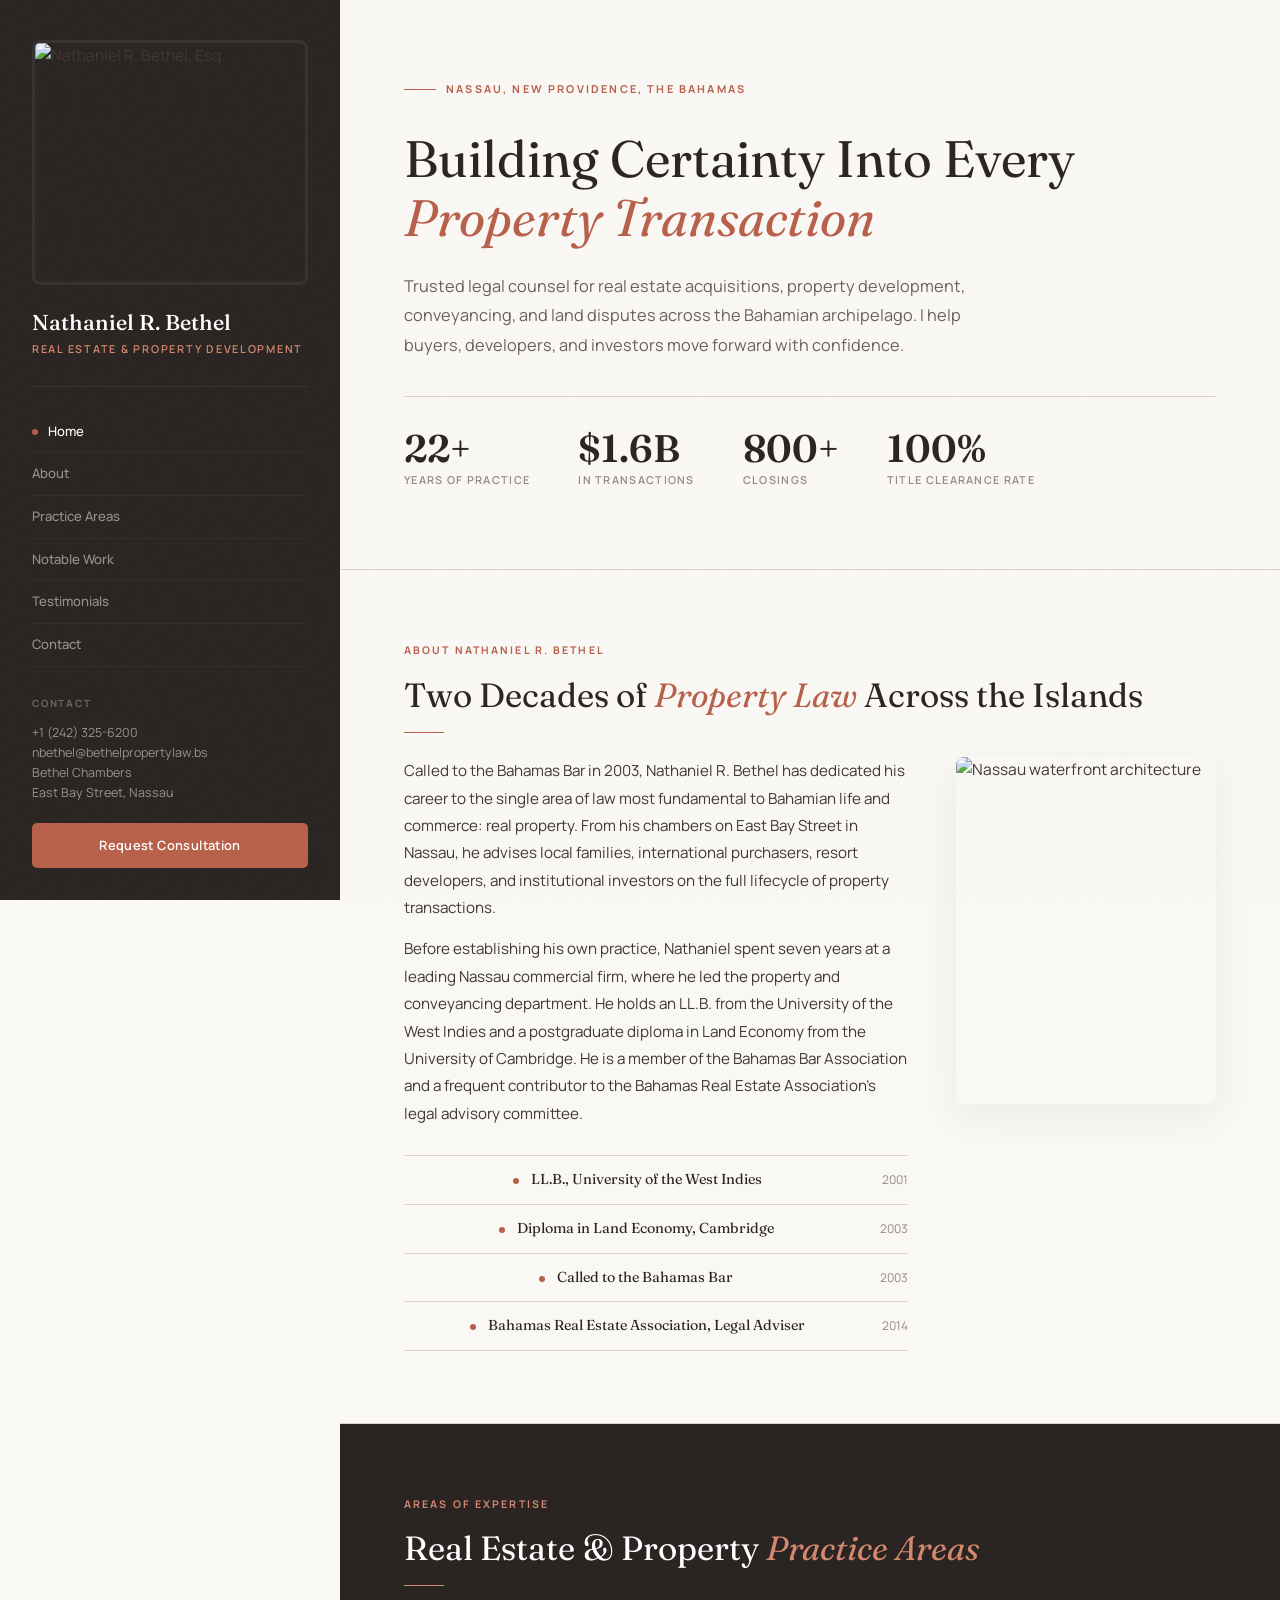
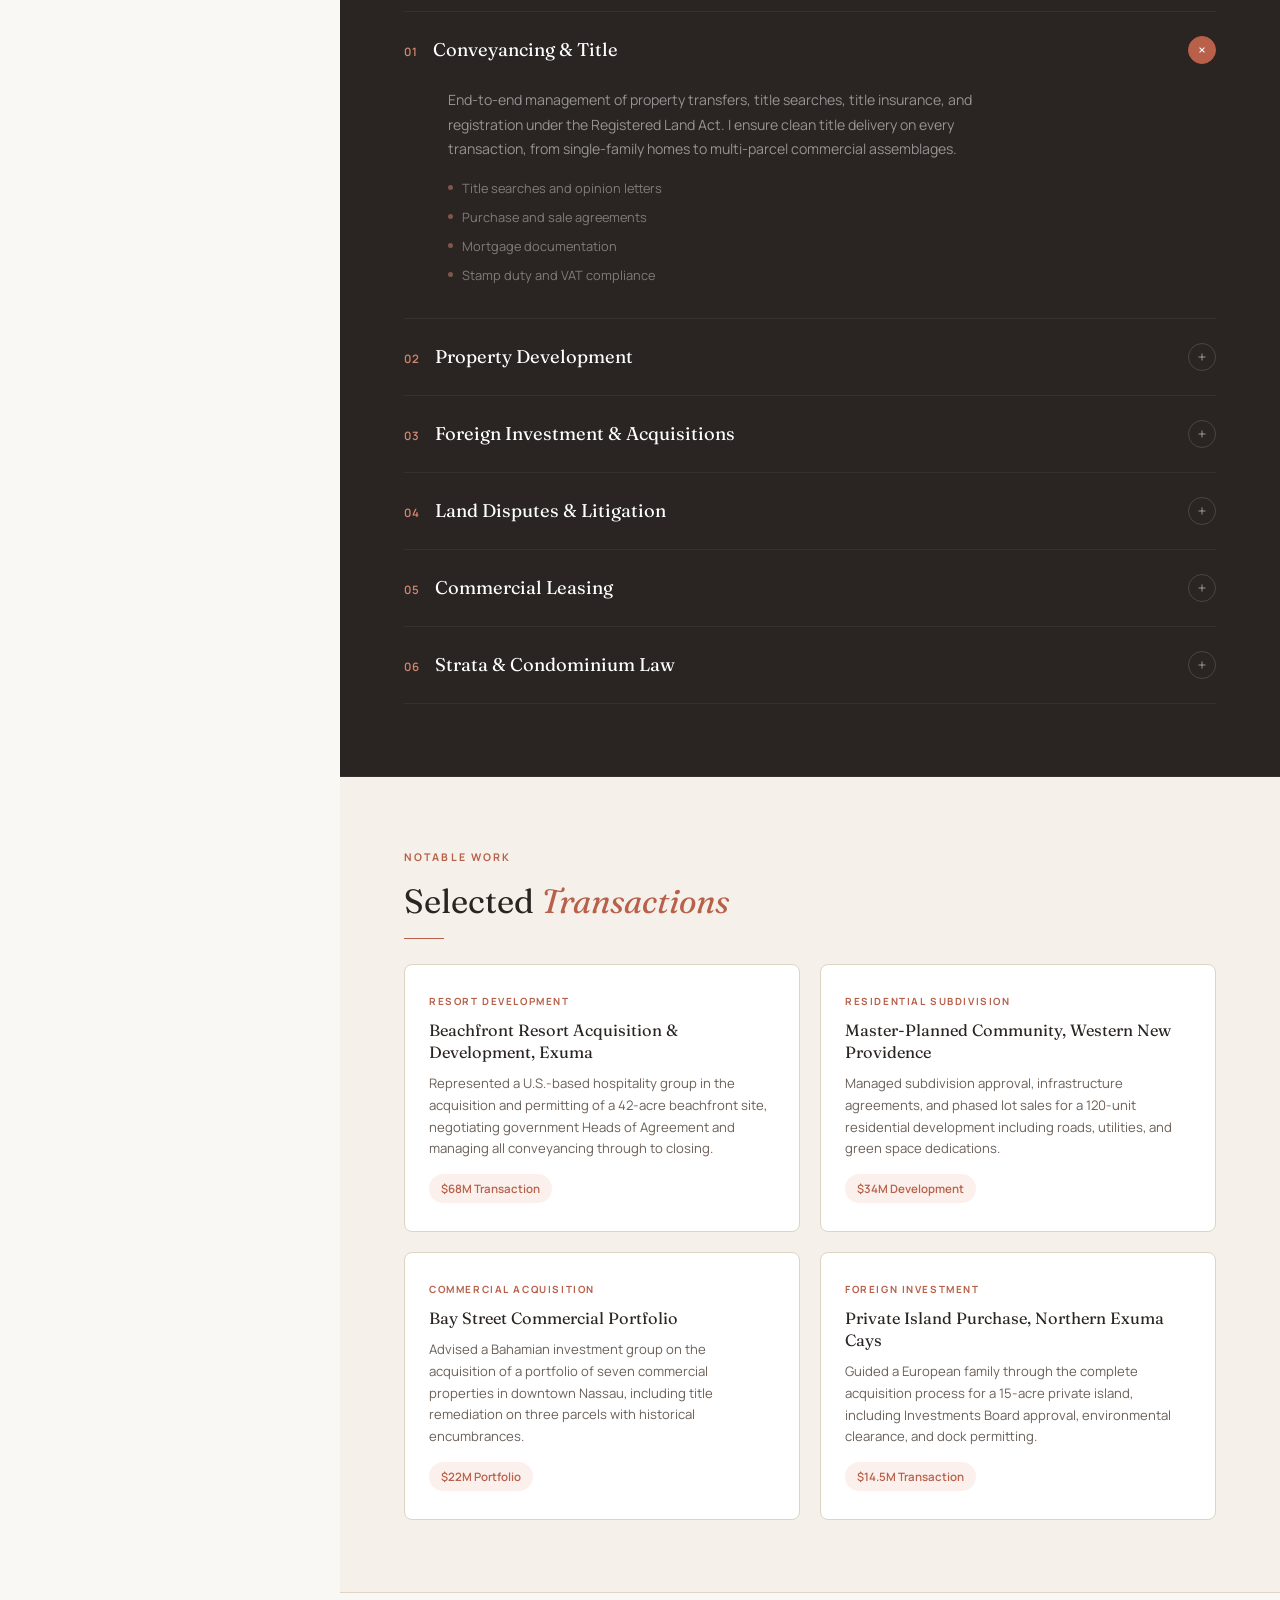
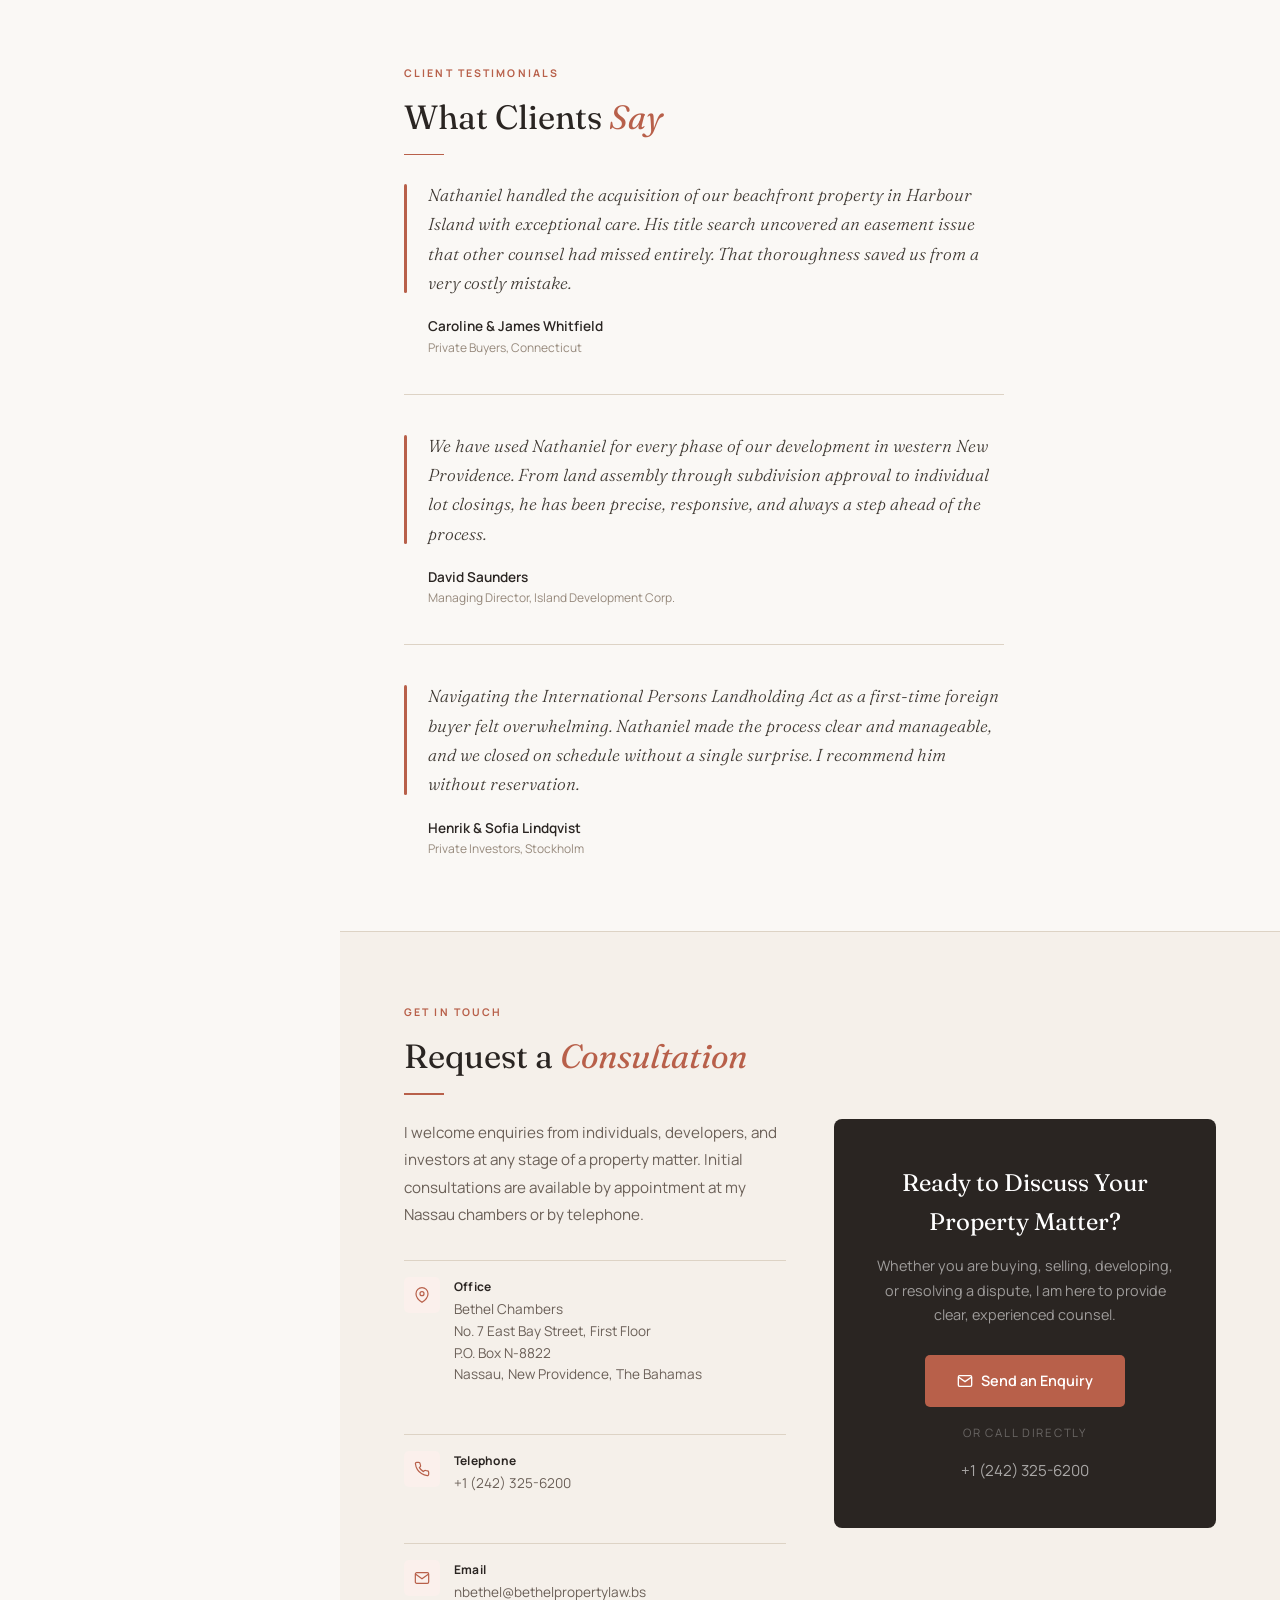
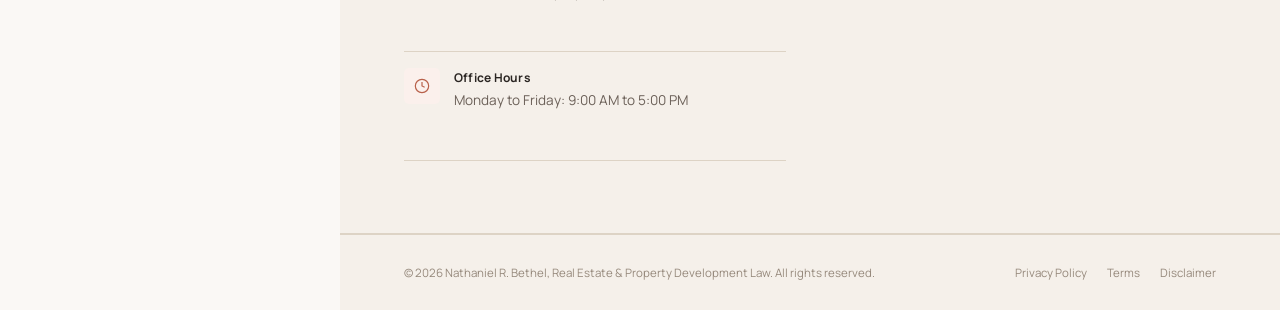
==== demos/bethel/demo.html @ 86d1c905 "Reorganize demos into demos/ folder and add private practice portfolio section Move all six demo fil" ====
<!DOCTYPE html>
<html lang="en">
<head>
<meta charset="UTF-8">
<meta name="viewport" content="width=device-width, initial-scale=1.0">
<title>Nathaniel R. Bethel | Real Estate &amp; Property Development Law | Nassau, Bahamas</title>
<link rel="preconnect" href="https://fonts.googleapis.com">
<link rel="preconnect" href="https://fonts.gstatic.com" crossorigin>
<link href="https://fonts.googleapis.com/css2?family=Fraunces:ital,opsz,wght@0,9..144,300;0,9..144,400;0,9..144,500;0,9..144,600;0,9..144,700;1,9..144,300;1,9..144,400;1,9..144,500&family=Manrope:wght@300;400;500;600;700&display=swap" rel="stylesheet">
<style>
/* ── Reset ────────────────────────────────────── */
*,*::before,*::after{margin:0;padding:0;box-sizing:border-box}

:root{
  --warm-white:#FAF8F5;
  --stone-50:#F5F0EA;
  --stone-100:#EDE6DC;
  --stone-200:#DDD3C5;
  --stone-300:#C4B8A6;
  --stone-400:#A89A85;
  --stone-500:#8C7E6A;
  --stone-600:#6F6354;
  --stone-700:#54493E;
  --terracotta:#B8604A;
  --terracotta-dark:#9E5040;
  --terracotta-light:#D4876F;
  --terracotta-50:#FBF0EC;
  --charcoal:#2A2522;
  --text:#3E3832;
  --text-mid:#6B6058;
  --text-light:#96897C;
  --white:#FFFFFF;
  --sidebar-w:340px;
  --font-serif:'Fraunces',Georgia,serif;
  --font-sans:'Manrope','Helvetica Neue',sans-serif;
  --ease:cubic-bezier(0.4,0,0.2,1);
  --radius:5px;
  --radius-lg:8px;
}

html{scroll-behavior:smooth}
body{
  font-family:var(--font-sans);
  color:var(--text);
  background:var(--warm-white);
  line-height:1.65;
  font-size:15.5px;
  -webkit-font-smoothing:antialiased;
}
img{display:block;max-width:100%}
a{text-decoration:none;color:inherit}
ul{list-style:none}

/* Grain */
body::after{
  content:'';position:fixed;inset:0;z-index:9999;pointer-events:none;opacity:0.022;
  background-image:url("data:image/svg+xml,%3Csvg viewBox='0 0 256 256' xmlns='http://www.w3.org/2000/svg'%3E%3Cfilter id='n'%3E%3CfeTurbulence type='fractalNoise' baseFrequency='0.85' numOctaves='4' stitchTiles='stitch'/%3E%3C/filter%3E%3Crect width='100%25' height='100%25' filter='url(%23n)'/%3E%3C/svg%3E");
  background-size:128px;
}

/* Animations */
@keyframes rise{from{opacity:0;transform:translateY(22px)}to{opacity:1;transform:translateY(0)}}
.rv{opacity:0}.rv.on{animation:rise .6s var(--ease) forwards}
.rv.d1.on{animation-delay:.08s}.rv.d2.on{animation-delay:.16s}
.rv.d3.on{animation-delay:.24s}.rv.d4.on{animation-delay:.32s}
.rv.d5.on{animation-delay:.4s}.rv.d6.on{animation-delay:.48s}

/* ── Layout Shell ─────────────────────────────── */
.shell{display:flex;min-height:100vh}

/* ── Sidebar ──────────────────────────────────── */
.sidebar{
  width:var(--sidebar-w);
  flex-shrink:0;
  position:sticky;
  top:0;
  height:100vh;
  background:var(--charcoal);
  display:flex;
  flex-direction:column;
  padding:40px 32px 32px;
  overflow-y:auto;
  z-index:100;
}
.sidebar__portrait{
  width:100%;aspect-ratio:1/1;
  object-fit:cover;object-position:center 15%;
  border-radius:var(--radius-lg);
  margin-bottom:24px;
  border:3px solid rgba(255,255,255,0.06);
}
.sidebar__name{
  font-family:var(--font-serif);
  font-size:1.35rem;font-weight:500;
  color:var(--white);
  line-height:1.25;
  margin-bottom:4px;
}
.sidebar__title{
  font-size:0.68rem;font-weight:600;
  letter-spacing:0.16em;text-transform:uppercase;
  color:var(--terracotta-light);
  margin-bottom:28px;
}
.sidebar__rule{
  width:100%;height:1px;
  background:rgba(255,255,255,0.08);
  margin-bottom:24px;
}

/* Sidebar nav */
.sidebar__nav{margin-bottom:auto}
.sidebar__nav a{
  display:flex;align-items:center;gap:10px;
  padding:10px 0;
  font-size:0.82rem;font-weight:500;
  color:rgba(255,255,255,0.5);
  transition:all .25s var(--ease);
  border-bottom:1px solid rgba(255,255,255,0.04);
}
.sidebar__nav a:hover,.sidebar__nav a.active{color:var(--white)}
.sidebar__nav a:hover::before,.sidebar__nav a.active::before{
  content:'';display:block;
  width:6px;height:6px;
  border-radius:50%;
  background:var(--terracotta);
  flex-shrink:0;
}

/* Sidebar contact */
.sidebar__contact{margin-top:28px}
.sidebar__contact-label{
  font-size:0.62rem;font-weight:700;
  letter-spacing:0.18em;text-transform:uppercase;
  color:rgba(255,255,255,0.3);
  margin-bottom:12px;
}
.sidebar__contact a,.sidebar__contact p{
  display:block;
  font-size:0.78rem;
  color:rgba(255,255,255,0.5);
  line-height:1.6;
  transition:color .2s var(--ease);
}
.sidebar__contact a:hover{color:var(--terracotta-light)}
.sidebar__cta{
  display:block;
  width:100%;
  margin-top:20px;
  padding:12px;
  background:var(--terracotta);
  color:var(--white);
  text-align:center;
  border-radius:var(--radius);
  font-size:0.8rem;font-weight:600;
  letter-spacing:0.03em;
  transition:all .25s var(--ease);
}
.sidebar__cta:hover{background:var(--terracotta-dark);transform:translateY(-1px);box-shadow:0 4px 16px rgba(184,96,74,0.35)}

/* ── Mobile header (replaces sidebar on small screens) ── */
.mobile-header{
  display:none;
  position:fixed;top:0;left:0;right:0;z-index:200;
  background:rgba(42,37,34,0.95);
  backdrop-filter:blur(14px);-webkit-backdrop-filter:blur(14px);
  padding:0 20px;height:64px;
  align-items:center;justify-content:space-between;
  border-bottom:1px solid rgba(255,255,255,0.06);
}
.mobile-header__name{
  font-family:var(--font-serif);font-size:1rem;font-weight:500;
  color:var(--white);
}
.mobile-header__toggle{
  background:none;border:none;cursor:pointer;
  width:26px;height:18px;position:relative;
}
.mobile-header__toggle span{
  display:block;width:100%;height:1.5px;
  background:var(--white);position:absolute;left:0;
  transition:.3s var(--ease);
}
.mobile-header__toggle span:nth-child(1){top:0}
.mobile-header__toggle span:nth-child(2){top:8px}
.mobile-header__toggle span:nth-child(3){top:16px}
.mobile-header__toggle.on span:nth-child(1){top:8px;transform:rotate(45deg)}
.mobile-header__toggle.on span:nth-child(2){opacity:0}
.mobile-header__toggle.on span:nth-child(3){top:8px;transform:rotate(-45deg)}

.mobile-nav{
  display:none;
  position:fixed;top:64px;left:0;right:0;bottom:0;z-index:190;
  background:rgba(42,37,34,0.98);
  padding:32px 24px;
  flex-direction:column;gap:4px;
  overflow-y:auto;
}
.mobile-nav.open{display:flex}
.mobile-nav a{
  display:block;padding:14px 0;
  font-size:0.95rem;font-weight:500;
  color:rgba(255,255,255,0.6);
  border-bottom:1px solid rgba(255,255,255,0.05);
  transition:color .2s var(--ease);
}
.mobile-nav a:hover{color:var(--white)}
.mobile-nav__cta{
  margin-top:20px;
  display:block;padding:14px;
  background:var(--terracotta);color:var(--white);
  text-align:center;border-radius:var(--radius);
  font-weight:600;font-size:0.88rem;
}

/* ── Main Content ─────────────────────────────── */
.main{
  flex:1;
  min-width:0;
  padding:0;
}

/* ── Intro (replaces hero) ────────────────────── */
.intro{
  padding:72px 64px 80px;
  border-bottom:1px solid var(--stone-200);
  position:relative;
}
.intro__eyebrow{
  display:inline-flex;align-items:center;gap:10px;
  margin-bottom:32px;
}
.intro__eyebrow-line{width:32px;height:1.5px;background:var(--terracotta)}
.intro__eyebrow-text{
  font-size:0.68rem;font-weight:700;
  letter-spacing:0.2em;text-transform:uppercase;
  color:var(--terracotta);
}
.intro h1{
  font-family:var(--font-serif);
  font-size:clamp(2.2rem,4.5vw,3.2rem);
  font-weight:400;
  line-height:1.15;
  color:var(--charcoal);
  max-width:680px;
  margin-bottom:24px;
}
.intro h1 em{font-style:italic;color:var(--terracotta)}
.intro__body{
  font-size:1.02rem;color:var(--text-mid);
  line-height:1.8;max-width:580px;
  margin-bottom:36px;
}
.intro__stats{
  display:flex;gap:48px;
  padding-top:32px;
  border-top:1px solid var(--stone-200);
}
.intro__stat-num{
  font-family:var(--font-serif);font-size:2.4rem;font-weight:600;
  color:var(--charcoal);line-height:1;margin-bottom:4px;
}
.intro__stat-label{
  font-size:0.68rem;font-weight:600;
  letter-spacing:0.12em;text-transform:uppercase;
  color:var(--text-light);
}

/* ── Section utility ──────────────────────────── */
.section{padding:72px 64px;border-bottom:1px solid var(--stone-200)}
.section--alt{background:var(--stone-50)}
.section--dark{background:var(--charcoal);border-bottom-color:rgba(255,255,255,0.06)}
.section__label{
  font-size:0.66rem;font-weight:700;
  letter-spacing:0.2em;text-transform:uppercase;
  color:var(--terracotta);margin-bottom:14px;
}
.section__label--light{color:var(--terracotta-light)}
.section__heading{
  font-family:var(--font-serif);
  font-size:clamp(1.6rem,3vw,2.1rem);
  font-weight:400;line-height:1.25;
  color:var(--charcoal);margin-bottom:8px;
}
.section__heading em{font-style:italic;color:var(--terracotta)}
.section__heading--light{color:var(--white)}
.section__heading--light em{color:var(--terracotta-light)}
.section__rule{width:40px;height:1.5px;background:var(--terracotta);margin:16px 0 24px}
.section__rule--light{background:var(--terracotta-light)}

/* ── About ────────────────────────────────────── */
.about__grid{
  display:grid;
  grid-template-columns:1fr 260px;
  gap:48px;
  align-items:start;
}
.about__text p{
  font-size:0.95rem;color:var(--text);
  line-height:1.8;margin-bottom:14px;
}
.about__quals{margin-top:28px}
.about__qual{
  display:flex;align-items:baseline;gap:12px;
  padding:12px 0;
  border-bottom:1px solid var(--stone-200);
}
.about__qual:first-child{border-top:1px solid var(--stone-200)}
.about__qual-dot{
  width:6px;height:6px;flex-shrink:0;
  border-radius:50%;
  background:var(--terracotta);
  margin-top:4px;
}
.about__qual h4{
  font-family:var(--font-serif);font-size:0.9rem;font-weight:400;
  color:var(--charcoal);
}
.about__qual span{
  font-size:0.75rem;color:var(--text-light);
  margin-left:auto;white-space:nowrap;
}
.about__sidebar-img{
  width:100%;aspect-ratio:3/4;
  object-fit:cover;object-position:center 30%;
  border-radius:var(--radius-lg);
  box-shadow:0 12px 40px rgba(0,0,0,0.06);
}

/* ── Practice Areas (Accordion) ───────────────── */
.accordion{}
.acc__item{border-bottom:1px solid rgba(255,255,255,0.06)}
.acc__item:first-child{border-top:1px solid rgba(255,255,255,0.06)}
.acc__trigger{
  width:100%;
  display:flex;align-items:center;justify-content:space-between;
  padding:24px 0;
  background:none;border:none;cursor:pointer;
  font-family:var(--font-serif);
  font-size:1.15rem;font-weight:400;
  color:var(--white);
  text-align:left;
  transition:color .25s var(--ease);
}
.acc__trigger:hover{color:var(--terracotta-light)}
.acc__trigger-num{
  font-family:var(--font-sans);
  font-size:0.72rem;font-weight:600;
  color:var(--terracotta-light);
  letter-spacing:0.06em;
  margin-right:16px;
  min-width:28px;
}
.acc__trigger-icon{
  width:28px;height:28px;flex-shrink:0;
  border:1px solid rgba(255,255,255,0.15);
  border-radius:50%;
  display:flex;align-items:center;justify-content:center;
  transition:all .3s var(--ease);
}
.acc__trigger-icon svg{
  width:12px;height:12px;
  color:rgba(255,255,255,0.5);
  transition:transform .3s var(--ease);
}
.acc__item.open .acc__trigger-icon{
  background:var(--terracotta);border-color:var(--terracotta);
}
.acc__item.open .acc__trigger-icon svg{transform:rotate(45deg);color:var(--white)}
.acc__body{
  max-height:0;overflow:hidden;
  transition:max-height .4s var(--ease);
}
.acc__body-inner{
  padding:0 0 28px 44px;
}
.acc__body-inner p{
  font-size:0.88rem;
  color:rgba(255,255,255,0.5);
  line-height:1.75;
  max-width:560px;
}
.acc__body-inner ul{margin-top:12px}
.acc__body-inner li{
  font-size:0.8rem;
  color:rgba(255,255,255,0.4);
  padding:4px 0;
  padding-left:14px;
  position:relative;
}
.acc__body-inner li::before{
  content:'';position:absolute;left:0;top:11px;
  width:5px;height:5px;border-radius:50%;
  background:var(--terracotta-light);opacity:0.5;
}

/* ── Notable Transactions ─────────────────────── */
.transactions__grid{
  display:grid;
  grid-template-columns:repeat(2,1fr);
  gap:20px;
  margin-top:8px;
}
.tx__card{
  padding:28px 24px;
  background:var(--white);
  border:1px solid var(--stone-200);
  border-radius:var(--radius-lg);
  transition:all .3s var(--ease);
  position:relative;
}
.tx__card:hover{
  border-color:var(--terracotta);
  box-shadow:0 8px 28px rgba(0,0,0,0.04);
  transform:translateY(-2px);
}
.tx__card-type{
  font-size:0.62rem;font-weight:700;
  letter-spacing:0.16em;text-transform:uppercase;
  color:var(--terracotta);
  margin-bottom:10px;
}
.tx__card h3{
  font-family:var(--font-serif);font-size:1.02rem;font-weight:400;
  color:var(--charcoal);line-height:1.35;
  margin-bottom:10px;
}
.tx__card p{
  font-size:0.82rem;color:var(--text-mid);
  line-height:1.65;
}
.tx__card-value{
  display:inline-block;
  margin-top:14px;padding:5px 12px;
  background:var(--terracotta-50);
  border-radius:100px;
  font-size:0.72rem;font-weight:600;
  color:var(--terracotta);
}

/* ── Testimonials (editorial single column) ───── */
.testimonials__list{max-width:600px}
.testi{
  padding:36px 0;
  border-bottom:1px solid var(--stone-200);
}
.testi:first-child{padding-top:0}
.testi:last-child{border-bottom:none;padding-bottom:0}
.testi__quote{
  font-family:var(--font-serif);
  font-size:1.08rem;font-weight:300;font-style:italic;
  color:var(--text);line-height:1.7;
  margin-bottom:18px;
  position:relative;
  padding-left:24px;
}
.testi__quote::before{
  content:'';position:absolute;left:0;top:4px;bottom:4px;
  width:2.5px;background:var(--terracotta);border-radius:2px;
}
.testi__author{padding-left:24px}
.testi__name{
  font-size:0.85rem;font-weight:600;color:var(--charcoal);
}
.testi__role{
  font-size:0.75rem;color:var(--text-light);
}

/* ── Contact (minimal, no form) ───────────────── */
.contact__layout{
  display:grid;
  grid-template-columns:1fr 1fr;
  gap:48px;
  align-items:start;
}
.contact__text p{
  font-size:0.95rem;color:var(--text-mid);
  line-height:1.8;margin-bottom:32px;
  max-width:440px;
}
.contact__rows{}
.contact__row{
  display:flex;align-items:flex-start;gap:14px;
  padding:16px 0;
  border-bottom:1px solid var(--stone-200);
}
.contact__row:first-child{border-top:1px solid var(--stone-200)}
.contact__row-icon{
  width:36px;height:36px;flex-shrink:0;
  background:var(--terracotta-50);
  border-radius:var(--radius);
  display:flex;align-items:center;justify-content:center;
}
.contact__row-icon svg{width:16px;height:16px;color:var(--terracotta);stroke-width:1.8}
.contact__row h4{
  font-size:0.75rem;font-weight:700;
  color:var(--charcoal);margin-bottom:2px;
  letter-spacing:0.02em;
}
.contact__row p,.contact__row a{
  font-size:0.85rem;color:var(--text-mid);line-height:1.6;
}
.contact__row a:hover{color:var(--terracotta)}

/* Contact CTA card */
.contact__card{
  background:var(--charcoal);
  border-radius:var(--radius-lg);
  padding:44px 36px;
  color:var(--white);
  text-align:center;
}
.contact__card h3{
  font-family:var(--font-serif);
  font-size:1.5rem;font-weight:400;
  margin-bottom:12px;
}
.contact__card p{
  font-size:0.9rem;color:rgba(255,255,255,0.55);
  line-height:1.7;margin-bottom:28px;
  max-width:340px;margin-left:auto;margin-right:auto;
}
.contact__card-btn{
  display:inline-flex;align-items:center;gap:8px;
  padding:14px 32px;
  background:var(--terracotta);color:var(--white);
  border-radius:var(--radius);
  font-family:var(--font-sans);font-size:0.9rem;font-weight:600;
  transition:all .25s var(--ease);
}
.contact__card-btn:hover{
  background:var(--terracotta-dark);
  transform:translateY(-2px);
  box-shadow:0 6px 20px rgba(184,96,74,0.35);
}
.contact__card-or{
  display:block;
  margin:16px 0;
  font-size:0.72rem;color:rgba(255,255,255,0.3);
  text-transform:uppercase;letter-spacing:0.15em;
}
.contact__card-phone{
  font-size:0.95rem;
  color:rgba(255,255,255,0.6);
  transition:color .2s var(--ease);
}
.contact__card-phone:hover{color:var(--terracotta-light)}

/* ── Footer (minimal) ─────────────────────────── */
.foot{
  padding:28px 64px;
  background:var(--stone-50);
  border-top:1px solid var(--stone-200);
  display:flex;align-items:center;justify-content:space-between;
  flex-wrap:wrap;gap:12px;
}
.foot p{font-size:0.72rem;color:var(--text-light)}
.foot__links{display:flex;gap:20px}
.foot__links a{
  font-size:0.72rem;color:var(--text-light);
  transition:color .2s var(--ease);
}
.foot__links a:hover{color:var(--terracotta)}

/* ── Responsive ───────────────────────────────── */
@media(max-width:1024px){
  :root{--sidebar-w:280px}
  .sidebar{padding:32px 24px 24px}
  .section,.intro{padding:56px 40px}
  .foot{padding:24px 40px}
  .intro h1{font-size:2rem}
  .intro__stats{gap:32px}
  .about__grid{grid-template-columns:1fr;gap:32px}
  .about__sidebar-img{max-width:240px}
  .transactions__grid{grid-template-columns:1fr}
  .contact__layout{grid-template-columns:1fr;gap:32px}
}
@media(max-width:768px){
  .sidebar{display:none}
  .mobile-header{display:flex}
  .main{padding-top:64px}
  .section,.intro{padding:48px 24px}
  .foot{padding:20px 24px}
  .intro h1{font-size:1.8rem}
  .intro__stats{flex-wrap:wrap;gap:24px}
  .intro__stat{min-width:120px}
  .transactions__grid{grid-template-columns:1fr}
  .contact__layout{grid-template-columns:1fr}
}
@media(max-width:480px){
  .intro h1{font-size:1.55rem}
  .intro__stats{gap:20px}
  .intro__stat-num{font-size:1.8rem}
  .section__heading{font-size:1.35rem}
}
</style>
</head>
<body>

<!-- ── Mobile Header ──────────────────────────── -->
<header class="mobile-header" id="mobileHeader">
  <span class="mobile-header__name">N. R. Bethel</span>
  <button class="mobile-header__toggle" id="mobileToggle" aria-label="Toggle menu">
    <span></span><span></span><span></span>
  </button>
</header>
<nav class="mobile-nav" id="mobileNav">
  <a href="#intro">Home</a>
  <a href="#about">About</a>
  <a href="#practice">Practice Areas</a>
  <a href="#transactions">Notable Work</a>
  <a href="#testimonials">Testimonials</a>
  <a href="#contact">Contact</a>
  <a href="#contact" class="mobile-nav__cta">Request Consultation</a>
</nav>

<!-- ── Sidebar ────────────────────────────────── -->
<div class="shell">
<aside class="sidebar" id="sidebar">
  <img class="sidebar__portrait" src="https://images.unsplash.com/photo-1507003211169-0a1dd7228f2d?w=600&q=80" alt="Nathaniel R. Bethel, Esq.">
  <div class="sidebar__name">Nathaniel R. Bethel</div>
  <div class="sidebar__title">Real Estate &amp; Property Development</div>
  <div class="sidebar__rule"></div>
  <nav class="sidebar__nav" id="sidebarNav">
    <a href="#intro" class="active">Home</a>
    <a href="#about">About</a>
    <a href="#practice">Practice Areas</a>
    <a href="#transactions">Notable Work</a>
    <a href="#testimonials">Testimonials</a>
    <a href="#contact">Contact</a>
  </nav>
  <div class="sidebar__contact">
    <div class="sidebar__contact-label">Contact</div>
    <a href="tel:+12423256200">+1 (242) 325-6200</a>
    <a href="mailto:nbethel@bethelpropertylaw.bs">nbethel@bethelpropertylaw.bs</a>
    <p>Bethel Chambers<br>East Bay Street, Nassau</p>
  </div>
  <a href="#contact" class="sidebar__cta">Request Consultation</a>
</aside>

<!-- ── Main Content ───────────────────────────── -->
<main class="main">

<!-- ── Intro ───────────────────────────────────── -->
<section class="intro" id="intro">
  <div class="intro__eyebrow rv">
    <span class="intro__eyebrow-line"></span>
    <span class="intro__eyebrow-text">Nassau, New Providence, The Bahamas</span>
  </div>
  <h1 class="rv d1">Building Certainty Into Every <em>Property Transaction</em></h1>
  <p class="intro__body rv d2">
    Trusted legal counsel for real estate acquisitions, property development, conveyancing, and land disputes across the Bahamian archipelago. I help buyers, developers, and investors move forward with confidence.
  </p>
  <div class="intro__stats rv d3">
    <div class="intro__stat">
      <div class="intro__stat-num">22+</div>
      <div class="intro__stat-label">Years of Practice</div>
    </div>
    <div class="intro__stat">
      <div class="intro__stat-num">$1.6B</div>
      <div class="intro__stat-label">In Transactions</div>
    </div>
    <div class="intro__stat">
      <div class="intro__stat-num">800+</div>
      <div class="intro__stat-label">Closings</div>
    </div>
    <div class="intro__stat">
      <div class="intro__stat-num">100%</div>
      <div class="intro__stat-label">Title Clearance Rate</div>
    </div>
  </div>
</section>

<!-- ── About ───────────────────────────────────── -->
<section class="section" id="about">
  <div class="section__label rv">About Nathaniel R. Bethel</div>
  <h2 class="section__heading rv d1">Two Decades of <em>Property Law</em> Across the Islands</h2>
  <div class="section__rule rv d2"></div>
  <div class="about__grid">
    <div class="about__text">
      <p class="rv d2">
        Called to the Bahamas Bar in 2003, Nathaniel R. Bethel has dedicated his career to the single area of law most fundamental to Bahamian life and commerce: real property. From his chambers on East Bay Street in Nassau, he advises local families, international purchasers, resort developers, and institutional investors on the full lifecycle of property transactions.
      </p>
      <p class="rv d3">
        Before establishing his own practice, Nathaniel spent seven years at a leading Nassau commercial firm, where he led the property and conveyancing department. He holds an LL.B. from the University of the West Indies and a postgraduate diploma in Land Economy from the University of Cambridge. He is a member of the Bahamas Bar Association and a frequent contributor to the Bahamas Real Estate Association's legal advisory committee.
      </p>
      <div class="about__quals rv d4">
        <div class="about__qual">
          <span class="about__qual-dot"></span>
          <h4>LL.B., University of the West Indies</h4>
          <span>2001</span>
        </div>
        <div class="about__qual">
          <span class="about__qual-dot"></span>
          <h4>Diploma in Land Economy, Cambridge</h4>
          <span>2003</span>
        </div>
        <div class="about__qual">
          <span class="about__qual-dot"></span>
          <h4>Called to the Bahamas Bar</h4>
          <span>2003</span>
        </div>
        <div class="about__qual">
          <span class="about__qual-dot"></span>
          <h4>Bahamas Real Estate Association, Legal Adviser</h4>
          <span>2014</span>
        </div>
      </div>
    </div>
    <div class="rv d3">
      <img class="about__sidebar-img" src="https://images.unsplash.com/photo-1568992687947-868a62a9f521?w=600&q=80" alt="Nassau waterfront architecture">
    </div>
  </div>
</section>

<!-- ── Practice Areas (Accordion) ──────────────── -->
<section class="section section--dark" id="practice">
  <div class="section__label section__label--light rv">Areas of Expertise</div>
  <h2 class="section__heading section__heading--light rv d1">Real Estate &amp; Property <em>Practice Areas</em></h2>
  <div class="section__rule section__rule--light rv d2"></div>

  <div class="accordion rv d3">
    <div class="acc__item open">
      <button class="acc__trigger">
        <span><span class="acc__trigger-num">01</span>Conveyancing &amp; Title</span>
        <span class="acc__trigger-icon"><svg fill="none" stroke="currentColor" stroke-width="2" viewBox="0 0 24 24"><line x1="12" y1="5" x2="12" y2="19"/><line x1="5" y1="12" x2="19" y2="12"/></svg></span>
      </button>
      <div class="acc__body">
        <div class="acc__body-inner">
          <p>End-to-end management of property transfers, title searches, title insurance, and registration under the Registered Land Act. I ensure clean title delivery on every transaction, from single-family homes to multi-parcel commercial assemblages.</p>
          <ul>
            <li>Title searches and opinion letters</li>
            <li>Purchase and sale agreements</li>
            <li>Mortgage documentation</li>
            <li>Stamp duty and VAT compliance</li>
          </ul>
        </div>
      </div>
    </div>

    <div class="acc__item">
      <button class="acc__trigger">
        <span><span class="acc__trigger-num">02</span>Property Development</span>
        <span class="acc__trigger-icon"><svg fill="none" stroke="currentColor" stroke-width="2" viewBox="0 0 24 24"><line x1="12" y1="5" x2="12" y2="19"/><line x1="5" y1="12" x2="19" y2="12"/></svg></span>
      </button>
      <div class="acc__body">
        <div class="acc__body-inner">
          <p>Advising developers from land acquisition through project completion. I structure joint ventures, negotiate construction contracts, secure government approvals, and ensure regulatory compliance under the Planning and Subdivisions Act.</p>
          <ul>
            <li>Subdivision approvals and zoning</li>
            <li>Construction and architect contracts</li>
            <li>Joint venture structuring</li>
            <li>Environmental impact compliance</li>
          </ul>
        </div>
      </div>
    </div>

    <div class="acc__item">
      <button class="acc__trigger">
        <span><span class="acc__trigger-num">03</span>Foreign Investment &amp; Acquisitions</span>
        <span class="acc__trigger-icon"><svg fill="none" stroke="currentColor" stroke-width="2" viewBox="0 0 24 24"><line x1="12" y1="5" x2="12" y2="19"/><line x1="5" y1="12" x2="19" y2="12"/></svg></span>
      </button>
      <div class="acc__body">
        <div class="acc__body-inner">
          <p>Guiding international buyers and investors through the Bahamas Investments Board approval process, International Persons Landholding Act requirements, and cross-border structuring for residential and commercial acquisitions.</p>
          <ul>
            <li>Investment Board applications</li>
            <li>International Persons Landholding Act compliance</li>
            <li>Cross-border tax structuring</li>
            <li>Permanent residency through property ownership</li>
          </ul>
        </div>
      </div>
    </div>

    <div class="acc__item">
      <button class="acc__trigger">
        <span><span class="acc__trigger-num">04</span>Land Disputes &amp; Litigation</span>
        <span class="acc__trigger-icon"><svg fill="none" stroke="currentColor" stroke-width="2" viewBox="0 0 24 24"><line x1="12" y1="5" x2="12" y2="19"/><line x1="5" y1="12" x2="19" y2="12"/></svg></span>
      </button>
      <div class="acc__body">
        <div class="acc__body-inner">
          <p>Resolving boundary disputes, adverse possession claims, easement conflicts, and title challenges through negotiation, mediation, or Supreme Court litigation. I protect your property rights with thorough preparation and measured advocacy.</p>
          <ul>
            <li>Boundary and survey disputes</li>
            <li>Adverse possession claims</li>
            <li>Specific performance actions</li>
            <li>Quieting of title</li>
          </ul>
        </div>
      </div>
    </div>

    <div class="acc__item">
      <button class="acc__trigger">
        <span><span class="acc__trigger-num">05</span>Commercial Leasing</span>
        <span class="acc__trigger-icon"><svg fill="none" stroke="currentColor" stroke-width="2" viewBox="0 0 24 24"><line x1="12" y1="5" x2="12" y2="19"/><line x1="5" y1="12" x2="19" y2="12"/></svg></span>
      </button>
      <div class="acc__body">
        <div class="acc__body-inner">
          <p>Drafting and negotiating commercial leases, ground leases, and lease-to-own arrangements for retail, office, hospitality, and industrial properties across Nassau, Grand Bahama, and the Family Islands.</p>
          <ul>
            <li>Commercial lease negotiation</li>
            <li>Ground lease structuring</li>
            <li>Tenant and landlord advisory</li>
            <li>Lease enforcement and disputes</li>
          </ul>
        </div>
      </div>
    </div>

    <div class="acc__item">
      <button class="acc__trigger">
        <span><span class="acc__trigger-num">06</span>Strata &amp; Condominium Law</span>
        <span class="acc__trigger-icon"><svg fill="none" stroke="currentColor" stroke-width="2" viewBox="0 0 24 24"><line x1="12" y1="5" x2="12" y2="19"/><line x1="5" y1="12" x2="19" y2="12"/></svg></span>
      </button>
      <div class="acc__body">
        <div class="acc__body-inner">
          <p>Advising developers and owners' corporations on strata plan registration, by-law drafting, common property management, and unit sales under the Law of Property and Conveyancing (Condominium) Act.</p>
          <ul>
            <li>Strata plan registration</li>
            <li>Corporation by-laws and governance</li>
            <li>Common property disputes</li>
            <li>Unit sale documentation</li>
          </ul>
        </div>
      </div>
    </div>
  </div>
</section>

<!-- ── Notable Transactions ────────────────────── -->
<section class="section section--alt" id="transactions">
  <div class="section__label rv">Notable Work</div>
  <h2 class="section__heading rv d1">Selected <em>Transactions</em></h2>
  <div class="section__rule rv d2"></div>
  <div class="transactions__grid">
    <div class="tx__card rv d2">
      <div class="tx__card-type">Resort Development</div>
      <h3>Beachfront Resort Acquisition &amp; Development, Exuma</h3>
      <p>Represented a U.S.-based hospitality group in the acquisition and permitting of a 42-acre beachfront site, negotiating government Heads of Agreement and managing all conveyancing through to closing.</p>
      <div class="tx__card-value">$68M Transaction</div>
    </div>
    <div class="tx__card rv d3">
      <div class="tx__card-type">Residential Subdivision</div>
      <h3>Master-Planned Community, Western New Providence</h3>
      <p>Managed subdivision approval, infrastructure agreements, and phased lot sales for a 120-unit residential development including roads, utilities, and green space dedications.</p>
      <div class="tx__card-value">$34M Development</div>
    </div>
    <div class="tx__card rv d4">
      <div class="tx__card-type">Commercial Acquisition</div>
      <h3>Bay Street Commercial Portfolio</h3>
      <p>Advised a Bahamian investment group on the acquisition of a portfolio of seven commercial properties in downtown Nassau, including title remediation on three parcels with historical encumbrances.</p>
      <div class="tx__card-value">$22M Portfolio</div>
    </div>
    <div class="tx__card rv d5">
      <div class="tx__card-type">Foreign Investment</div>
      <h3>Private Island Purchase, Northern Exuma Cays</h3>
      <p>Guided a European family through the complete acquisition process for a 15-acre private island, including Investments Board approval, environmental clearance, and dock permitting.</p>
      <div class="tx__card-value">$14.5M Transaction</div>
    </div>
  </div>
</section>

<!-- ── Testimonials ────────────────────────────── -->
<section class="section" id="testimonials">
  <div class="section__label rv">Client Testimonials</div>
  <h2 class="section__heading rv d1">What Clients <em>Say</em></h2>
  <div class="section__rule rv d2"></div>
  <div class="testimonials__list">
    <div class="testi rv d2">
      <p class="testi__quote">Nathaniel handled the acquisition of our beachfront property in Harbour Island with exceptional care. His title search uncovered an easement issue that other counsel had missed entirely. That thoroughness saved us from a very costly mistake.</p>
      <div class="testi__author">
        <div class="testi__name">Caroline &amp; James Whitfield</div>
        <div class="testi__role">Private Buyers, Connecticut</div>
      </div>
    </div>
    <div class="testi rv d3">
      <p class="testi__quote">We have used Nathaniel for every phase of our development in western New Providence. From land assembly through subdivision approval to individual lot closings, he has been precise, responsive, and always a step ahead of the process.</p>
      <div class="testi__author">
        <div class="testi__name">David Saunders</div>
        <div class="testi__role">Managing Director, Island Development Corp.</div>
      </div>
    </div>
    <div class="testi rv d4">
      <p class="testi__quote">Navigating the International Persons Landholding Act as a first-time foreign buyer felt overwhelming. Nathaniel made the process clear and manageable, and we closed on schedule without a single surprise. I recommend him without reservation.</p>
      <div class="testi__author">
        <div class="testi__name">Henrik &amp; Sofia Lindqvist</div>
        <div class="testi__role">Private Investors, Stockholm</div>
      </div>
    </div>
  </div>
</section>

<!-- ── Contact ─────────────────────────────────── -->
<section class="section section--alt" id="contact">
  <div class="section__label rv">Get in Touch</div>
  <h2 class="section__heading rv d1">Request a <em>Consultation</em></h2>
  <div class="section__rule rv d2"></div>
  <div class="contact__layout">
    <div class="contact__text">
      <p class="rv d2">I welcome enquiries from individuals, developers, and investors at any stage of a property matter. Initial consultations are available by appointment at my Nassau chambers or by telephone.</p>
      <div class="contact__rows">
        <div class="contact__row rv d3">
          <div class="contact__row-icon">
            <svg fill="none" stroke="currentColor" viewBox="0 0 24 24"><path d="M21 10c0 7-9 13-9 13s-9-6-9-13a9 9 0 0118 0z"/><circle cx="12" cy="10" r="3"/></svg>
          </div>
          <div>
            <h4>Office</h4>
            <p>Bethel Chambers<br>No. 7 East Bay Street, First Floor<br>P.O. Box N-8822<br>Nassau, New Providence, The Bahamas</p>
          </div>
        </div>
        <div class="contact__row rv d4">
          <div class="contact__row-icon">
            <svg fill="none" stroke="currentColor" viewBox="0 0 24 24"><path d="M22 16.92v3a2 2 0 01-2.18 2 19.79 19.79 0 01-8.63-3.07 19.5 19.5 0 01-6-6A19.79 19.79 0 012.12 4.11 2 2 0 014.11 2h3a2 2 0 012 1.72c.127.96.361 1.903.7 2.81a2 2 0 01-.45 2.11L8.09 9.91a16 16 0 006 6l1.27-1.27a2 2 0 012.11-.45c.907.339 1.85.573 2.81.7A2 2 0 0122 16.92z"/></svg>
          </div>
          <div>
            <h4>Telephone</h4>
            <p><a href="tel:+12423256200">+1 (242) 325-6200</a></p>
          </div>
        </div>
        <div class="contact__row rv d5">
          <div class="contact__row-icon">
            <svg fill="none" stroke="currentColor" viewBox="0 0 24 24"><path d="M4 4h16c1.1 0 2 .9 2 2v12c0 1.1-.9 2-2 2H4c-1.1 0-2-.9-2-2V6c0-1.1.9-2 2-2z"/><polyline points="22,6 12,13 2,6"/></svg>
          </div>
          <div>
            <h4>Email</h4>
            <p><a href="mailto:nbethel@bethelpropertylaw.bs">nbethel@bethelpropertylaw.bs</a></p>
          </div>
        </div>
        <div class="contact__row rv d6">
          <div class="contact__row-icon">
            <svg fill="none" stroke="currentColor" viewBox="0 0 24 24"><circle cx="12" cy="12" r="10"/><polyline points="12 6 12 12 16 14"/></svg>
          </div>
          <div>
            <h4>Office Hours</h4>
            <p>Monday to Friday: 9:00 AM to 5:00 PM</p>
          </div>
        </div>
      </div>
    </div>
    <div class="contact__card rv d3">
      <h3>Ready to Discuss Your Property Matter?</h3>
      <p>Whether you are buying, selling, developing, or resolving a dispute, I am here to provide clear, experienced counsel.</p>
      <a href="mailto:nbethel@bethelpropertylaw.bs" class="contact__card-btn">
        <svg width="16" height="16" fill="none" stroke="currentColor" stroke-width="2" viewBox="0 0 24 24"><path d="M4 4h16c1.1 0 2 .9 2 2v12c0 1.1-.9 2-2 2H4c-1.1 0-2-.9-2-2V6c0-1.1.9-2 2-2z"/><polyline points="22,6 12,13 2,6"/></svg>
        Send an Enquiry
      </a>
      <span class="contact__card-or">or call directly</span>
      <a href="tel:+12423256200" class="contact__card-phone">+1 (242) 325-6200</a>
    </div>
  </div>
</section>

<!-- ── Footer ──────────────────────────────────── -->
<footer class="foot">
  <p>&copy; 2026 Nathaniel R. Bethel, Real Estate &amp; Property Development Law. All rights reserved.</p>
  <div class="foot__links">
    <a href="#">Privacy Policy</a>
    <a href="#">Terms</a>
    <a href="#">Disclaimer</a>
  </div>
</footer>

</main>
</div><!-- .shell -->

<!-- ── Scripts ─────────────────────────────────── -->
<script>
// Mobile nav
const mTog=document.getElementById('mobileToggle'),mNav=document.getElementById('mobileNav');
mTog.addEventListener('click',()=>{mTog.classList.toggle('on');mNav.classList.toggle('open')});
mNav.querySelectorAll('a').forEach(a=>a.addEventListener('click',()=>{mTog.classList.remove('on');mNav.classList.remove('open')}));

// Accordion
document.querySelectorAll('.acc__trigger').forEach(btn=>{
  btn.addEventListener('click',()=>{
    const item=btn.parentElement;
    const body=item.querySelector('.acc__body');
    const inner=body.querySelector('.acc__body-inner');
    const isOpen=item.classList.contains('open');
    // Close all
    document.querySelectorAll('.acc__item').forEach(i=>{
      i.classList.remove('open');
      i.querySelector('.acc__body').style.maxHeight='0';
    });
    // Toggle current
    if(!isOpen){
      item.classList.add('open');
      body.style.maxHeight=inner.scrollHeight+'px';
    }
  });
});
// Open first accordion on load
(function(){
  const first=document.querySelector('.acc__item.open');
  if(first){
    const b=first.querySelector('.acc__body'),i=b.querySelector('.acc__body-inner');
    b.style.maxHeight=i.scrollHeight+'px';
  }
})();

// Sidebar active state on scroll
const sections=document.querySelectorAll('section[id], .section[id]');
const sideLinks=document.querySelectorAll('#sidebarNav a');
const sideObs=new IntersectionObserver(entries=>{
  entries.forEach(e=>{
    if(e.isIntersecting){
      sideLinks.forEach(l=>l.classList.remove('active'));
      const id=e.target.getAttribute('id');
      const active=document.querySelector('#sidebarNav a[href="#'+id+'"]');
      if(active)active.classList.add('active');
    }
  });
},{threshold:0.25,rootMargin:'-80px 0px -40% 0px'});
sections.forEach(s=>sideObs.observe(s));

// Reveal on scroll
const obs=new IntersectionObserver(entries=>{
  entries.forEach(e=>{if(e.isIntersecting){e.target.classList.add('on');obs.unobserve(e.target)}});
},{threshold:0.1,rootMargin:'0px 0px -20px 0px'});
document.querySelectorAll('.rv').forEach(el=>obs.observe(el));
</script>

</body>
</html>
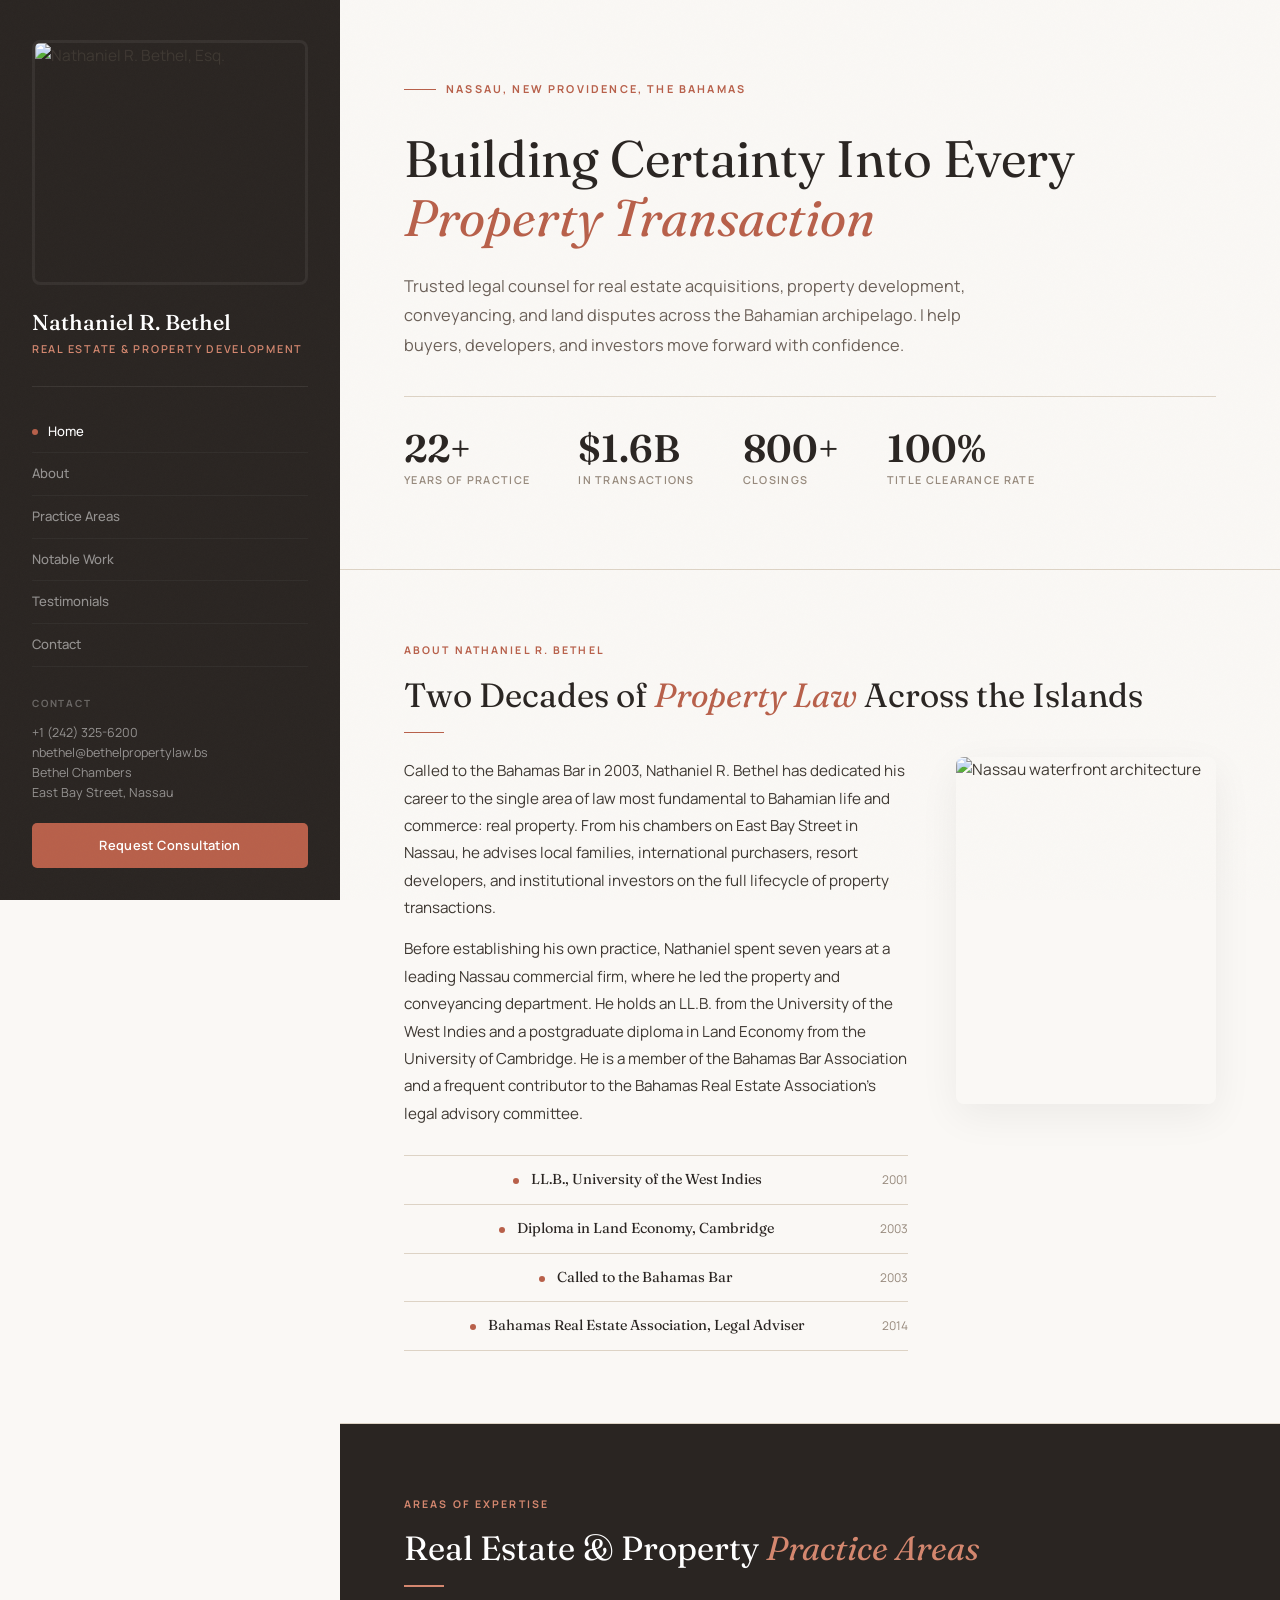
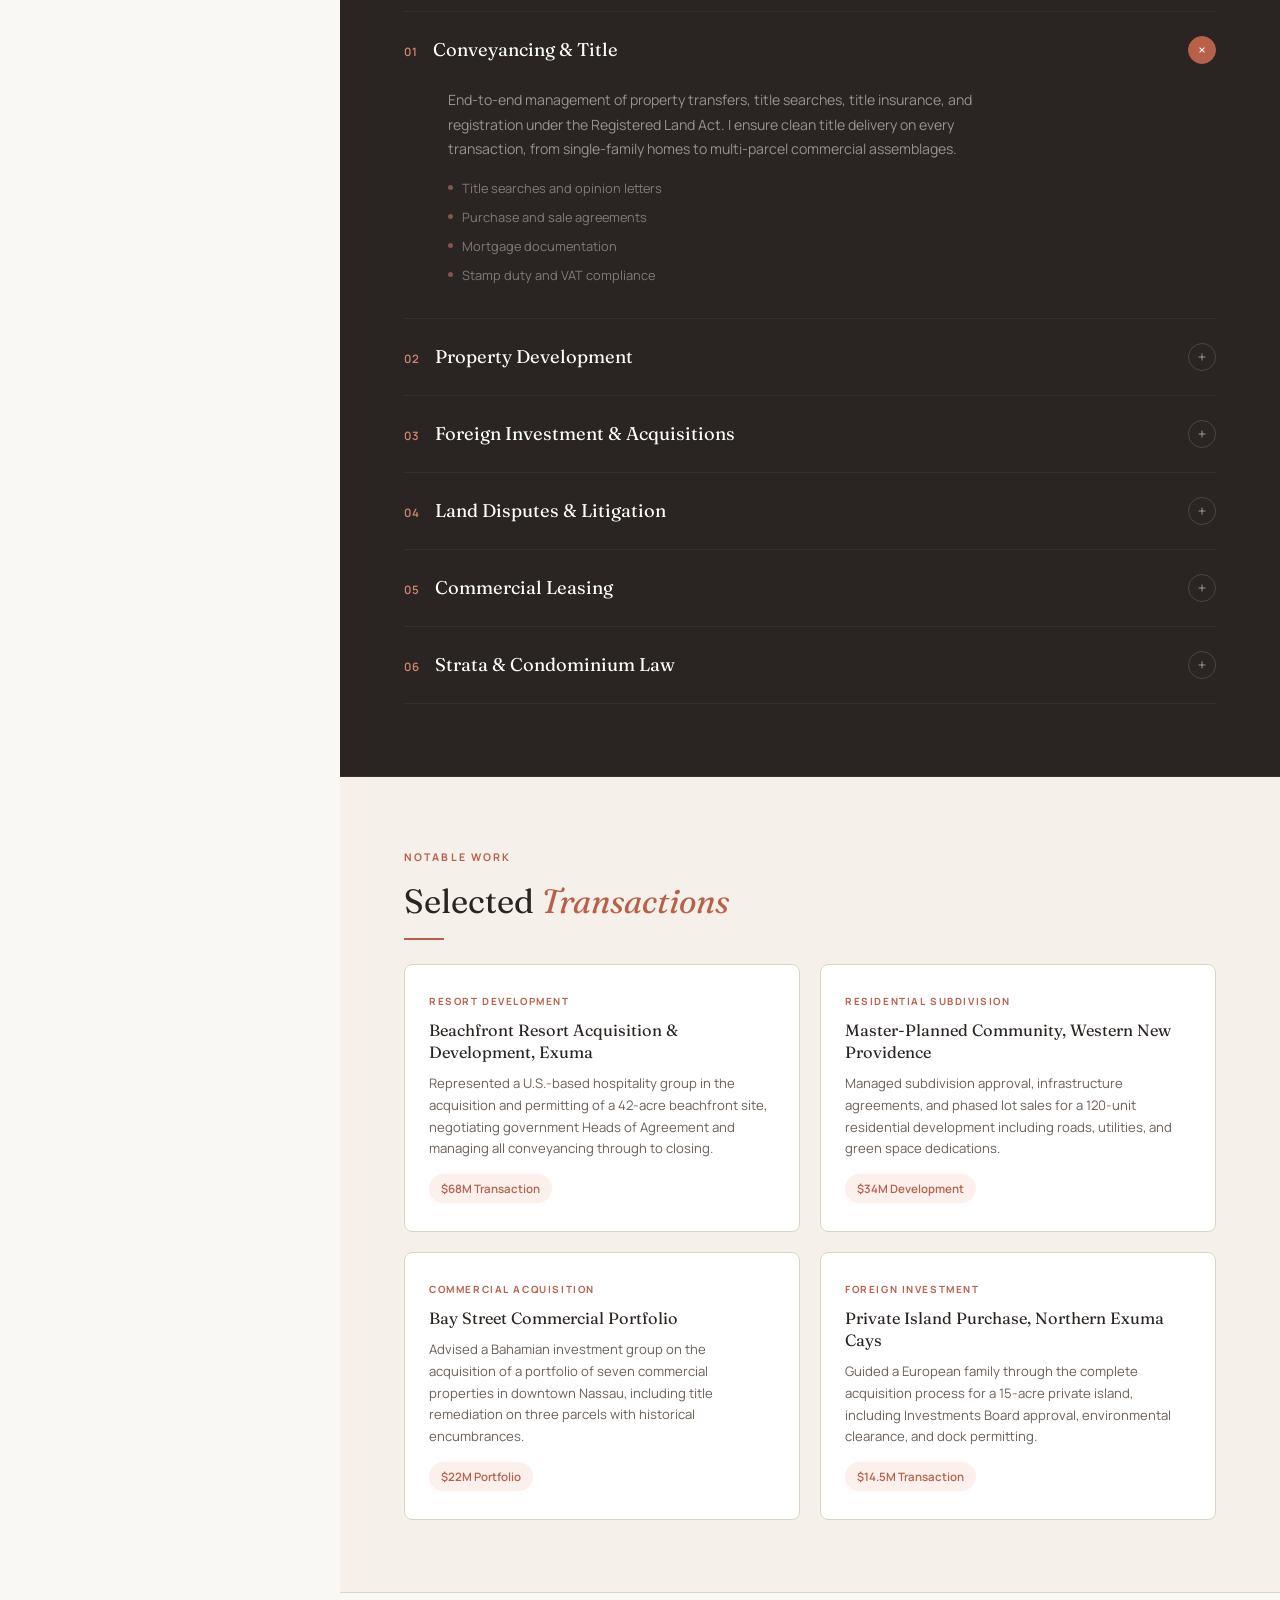
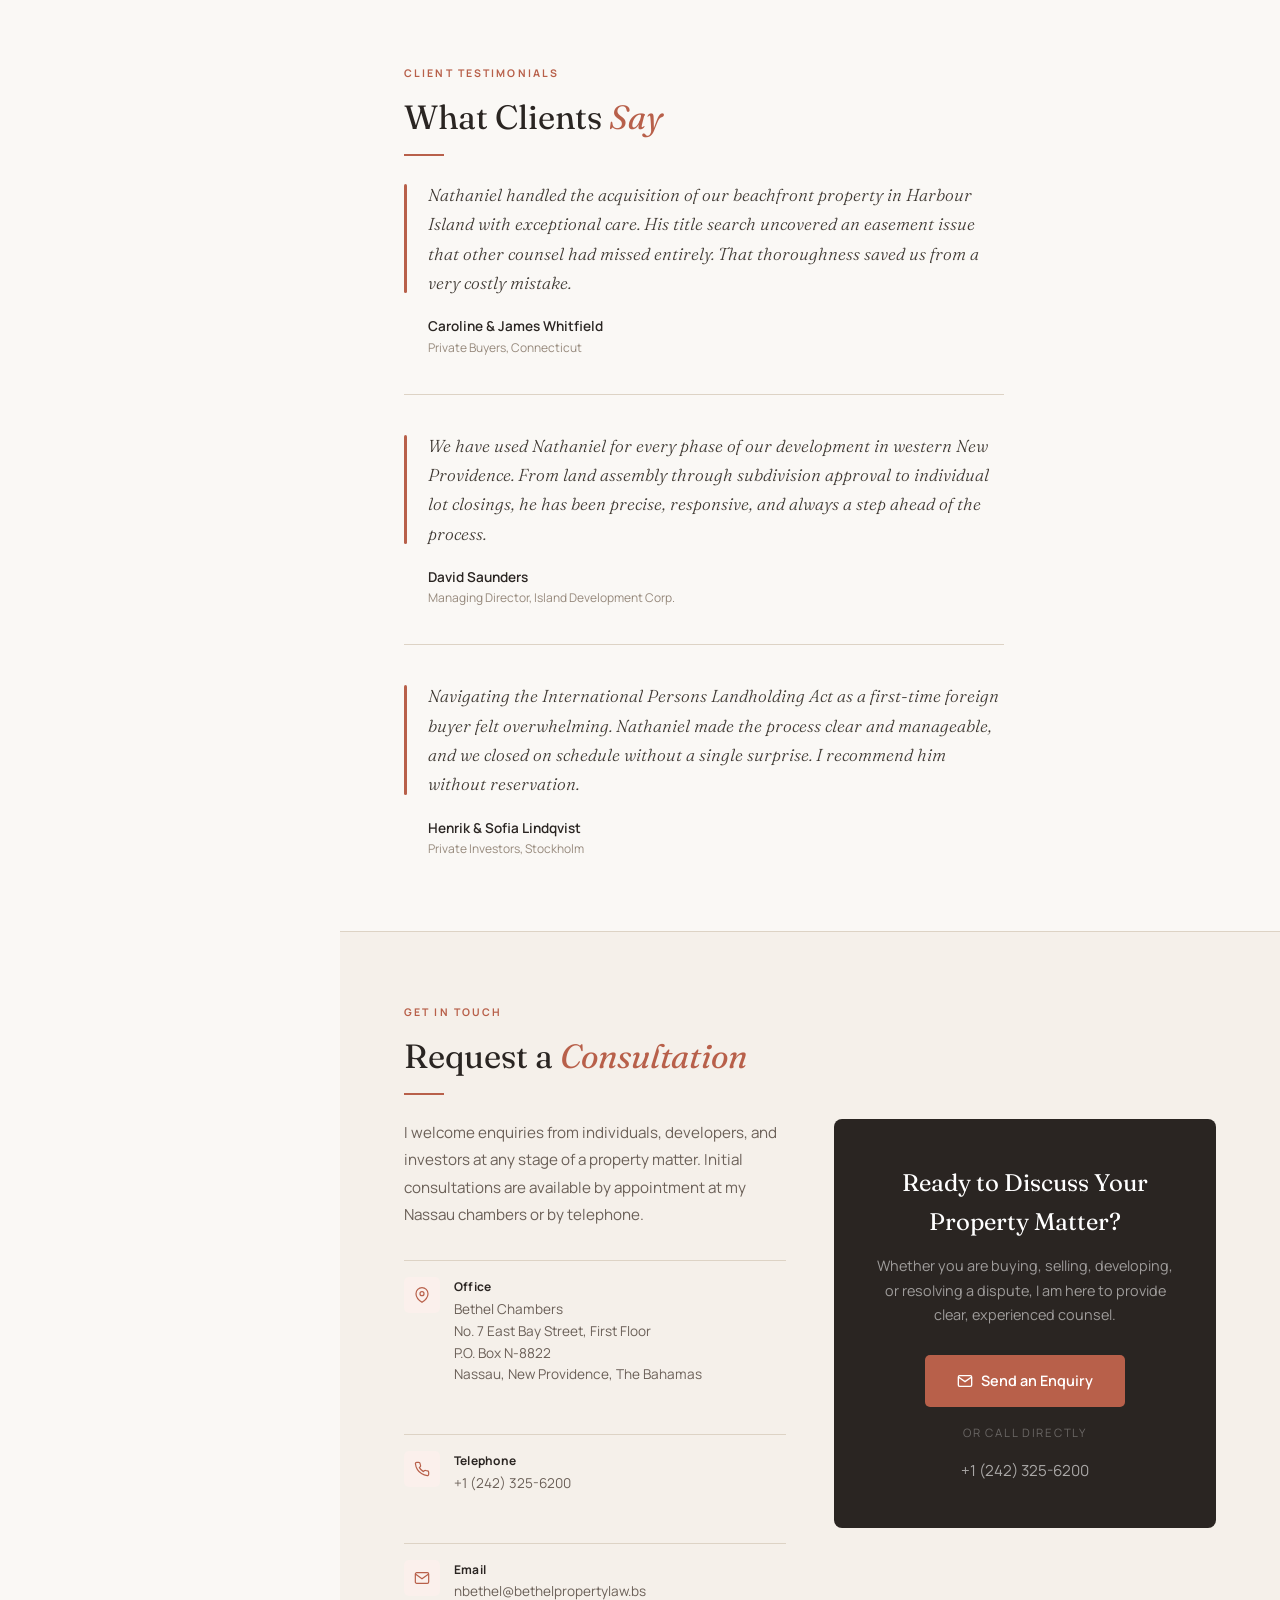
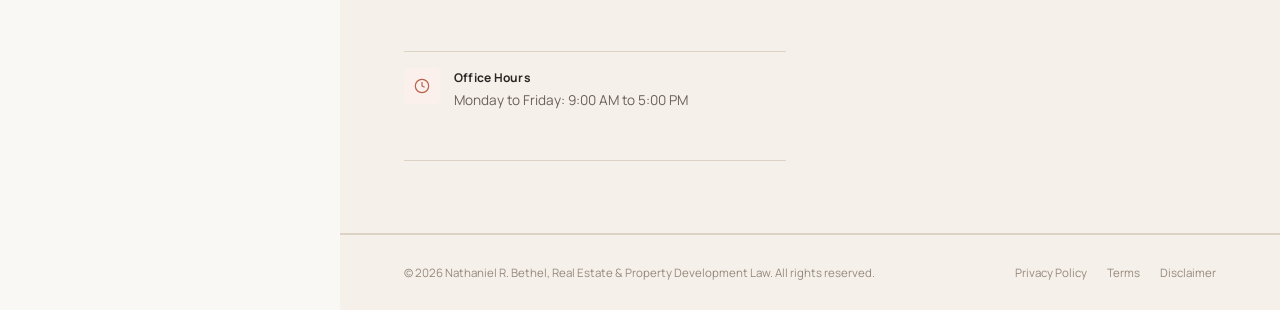
==== commit 8faeb9a5: "Update demo images — Black man portrait, law office desk, scuba diver Bethel: Replace profile photo " ====
--- a/demos/bethel/demo.html
+++ b/demos/bethel/demo.html
@@ -617,7 +617,7 @@
 <!-- ── Sidebar ────────────────────────────────── -->
 <div class="shell">
 <aside class="sidebar" id="sidebar">
-  <img class="sidebar__portrait" src="https://images.unsplash.com/photo-1507003211169-0a1dd7228f2d?w=600&q=80" alt="Nathaniel R. Bethel, Esq.">
+  <img class="sidebar__portrait" src="https://images.unsplash.com/photo-sufQwQI4Iuk?w=600&q=80" alt="Nathaniel R. Bethel, Esq.">
   <div class="sidebar__name">Nathaniel R. Bethel</div>
   <div class="sidebar__title">Real Estate &amp; Property Development</div>
   <div class="sidebar__rule"></div>
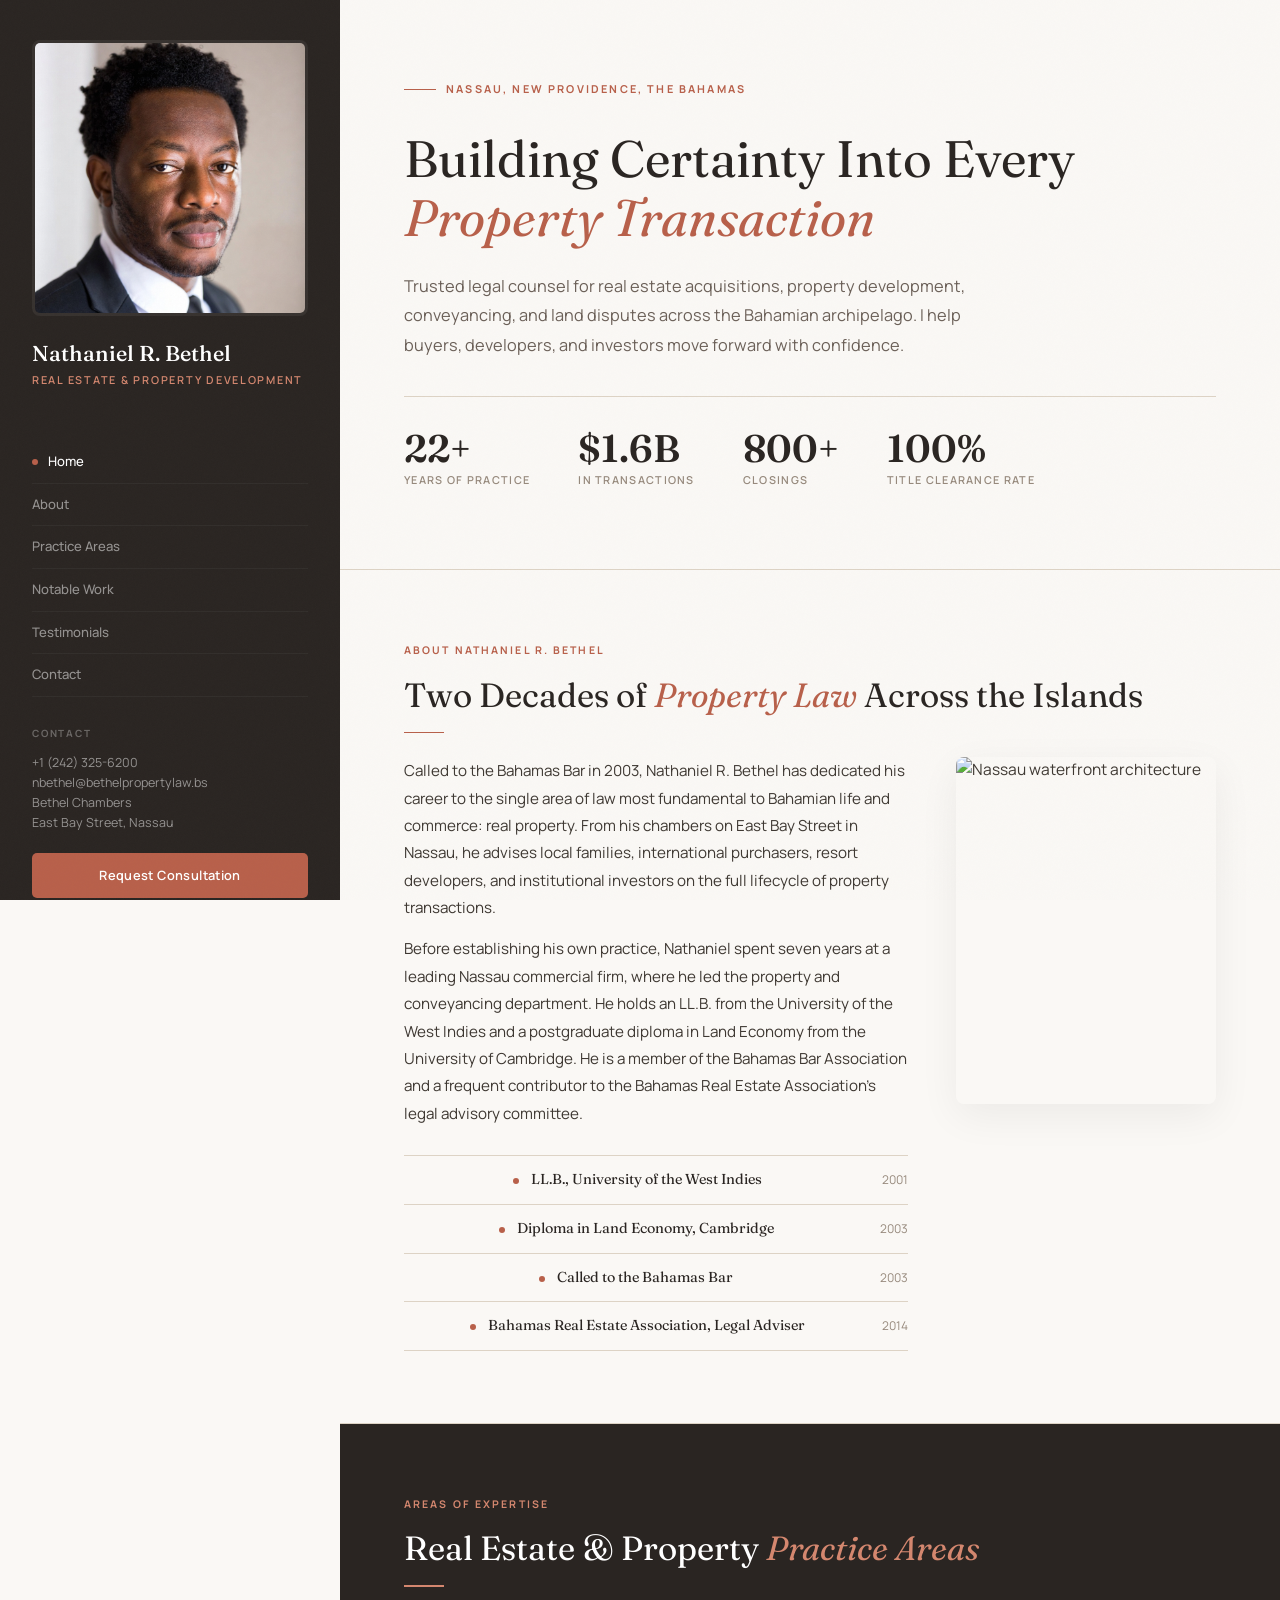
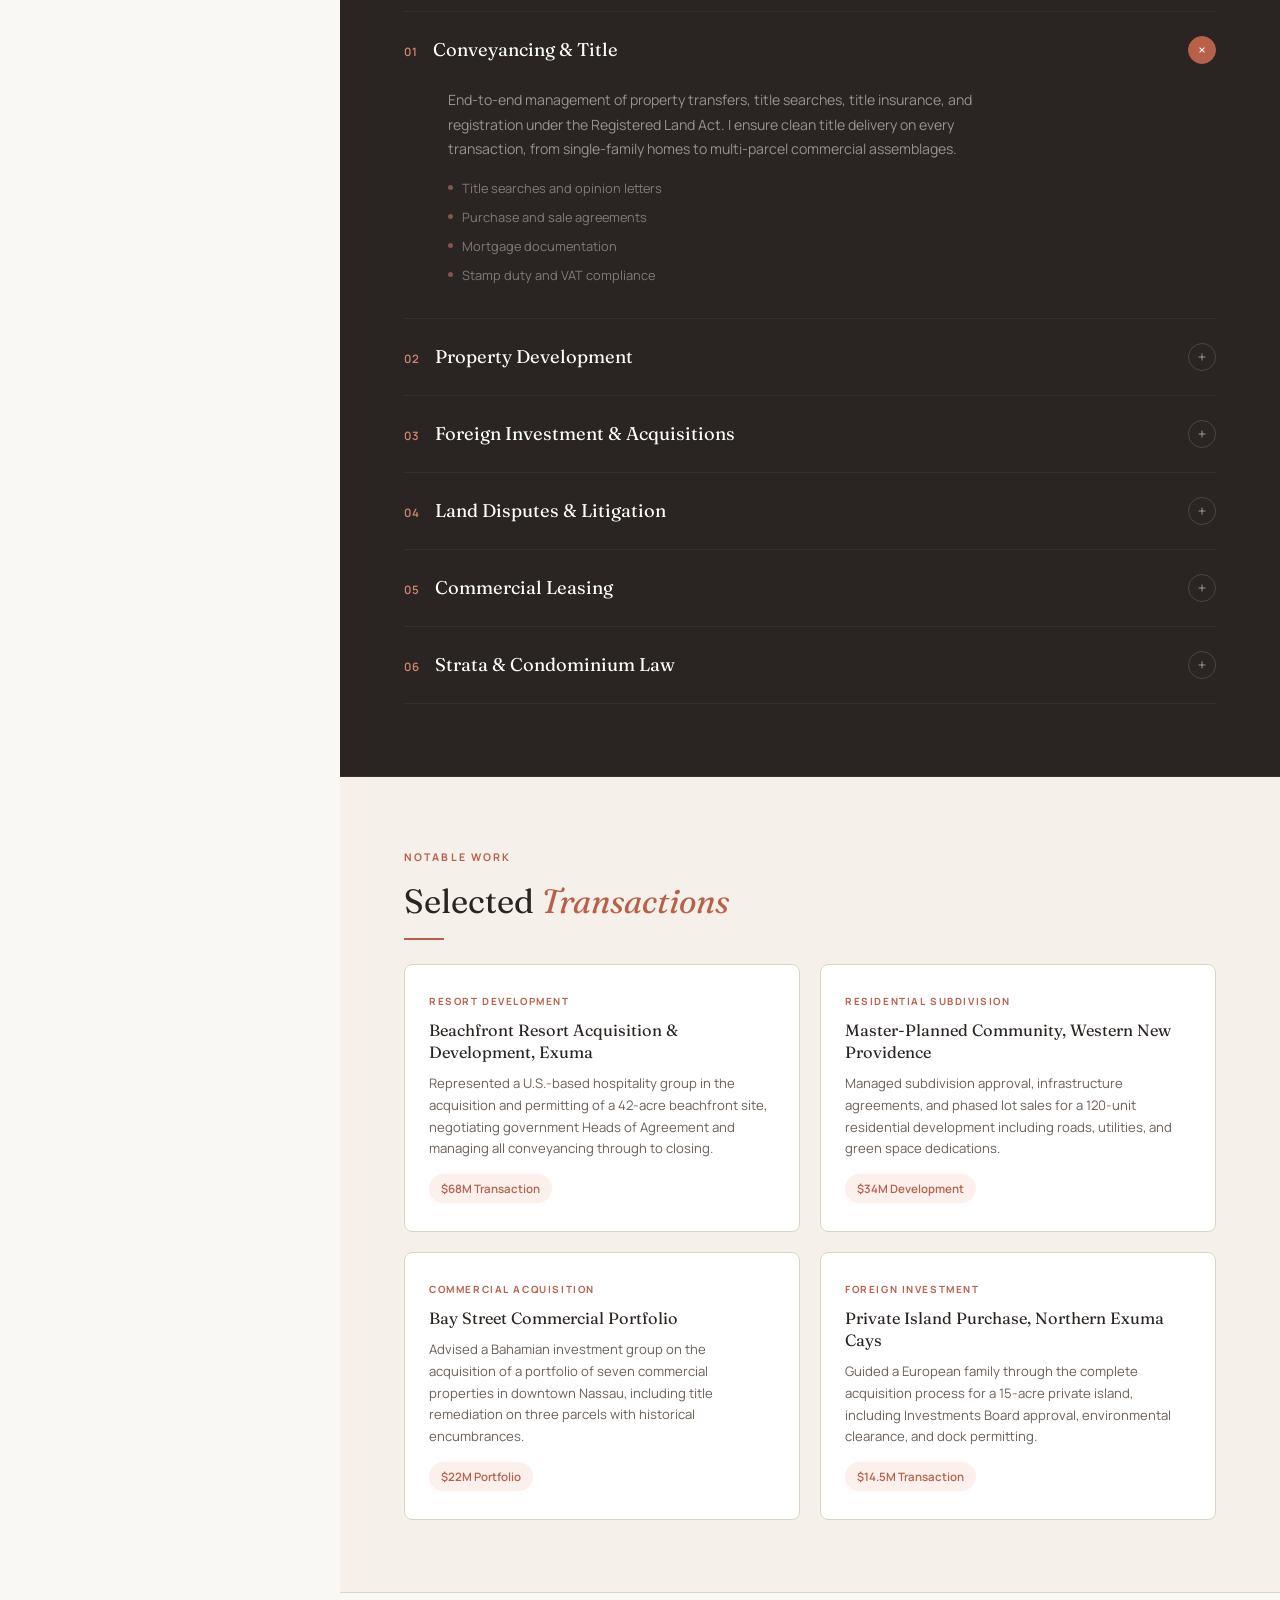
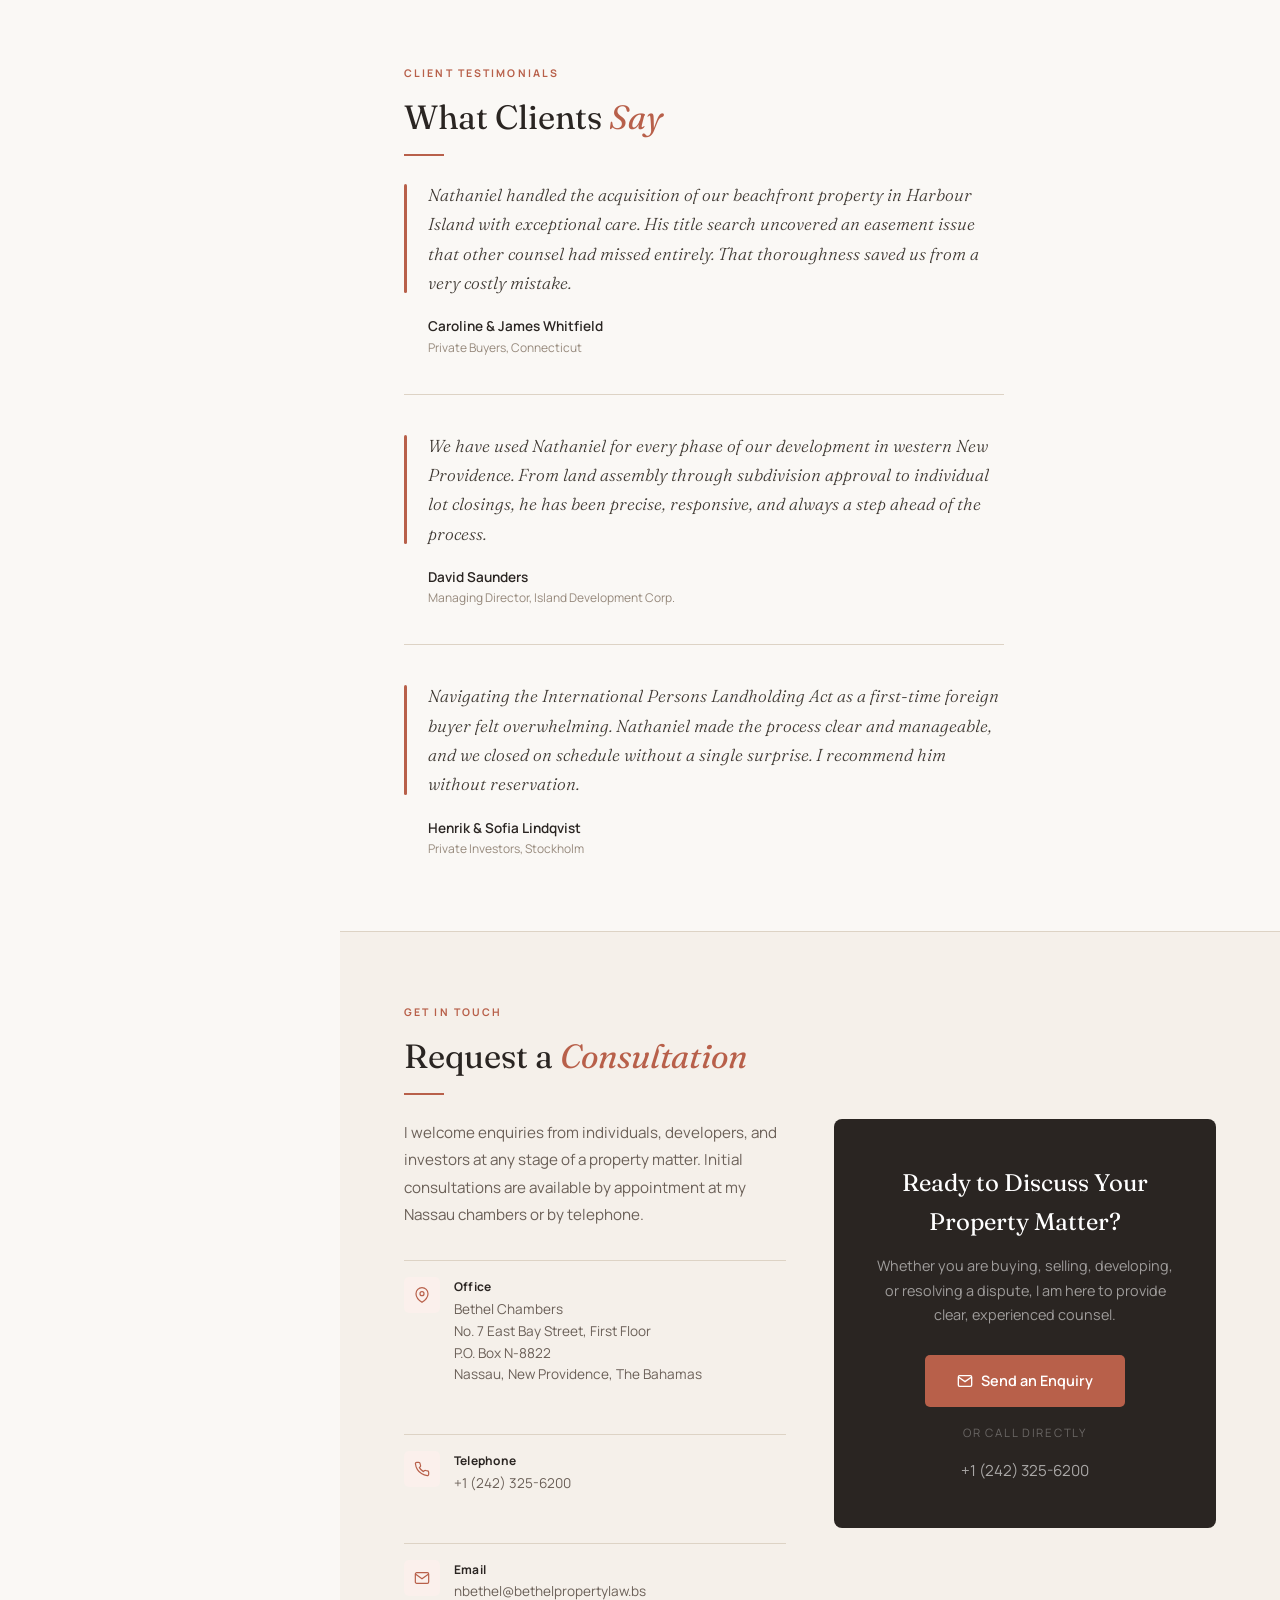
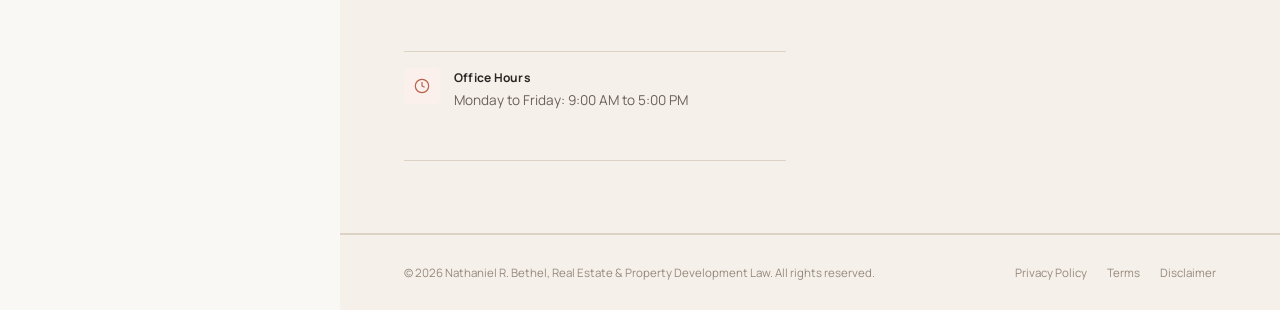
==== commit f0d39514: "Replace placeholder Unsplash URLs with local image files Bethel: nathaniel-bethel.jpg as sidebar por" ====
--- a/demos/bethel/demo.html
+++ b/demos/bethel/demo.html
@@ -617,7 +617,7 @@
 <!-- ── Sidebar ────────────────────────────────── -->
 <div class="shell">
 <aside class="sidebar" id="sidebar">
-  <img class="sidebar__portrait" src="https://images.unsplash.com/photo-sufQwQI4Iuk?w=600&q=80" alt="Nathaniel R. Bethel, Esq.">
+  <img class="sidebar__portrait" src="../../assets/images/nathaniel-bethel.jpg" alt="Nathaniel R. Bethel, Esq.">
   <div class="sidebar__name">Nathaniel R. Bethel</div>
   <div class="sidebar__title">Real Estate &amp; Property Development</div>
   <div class="sidebar__rule"></div>
